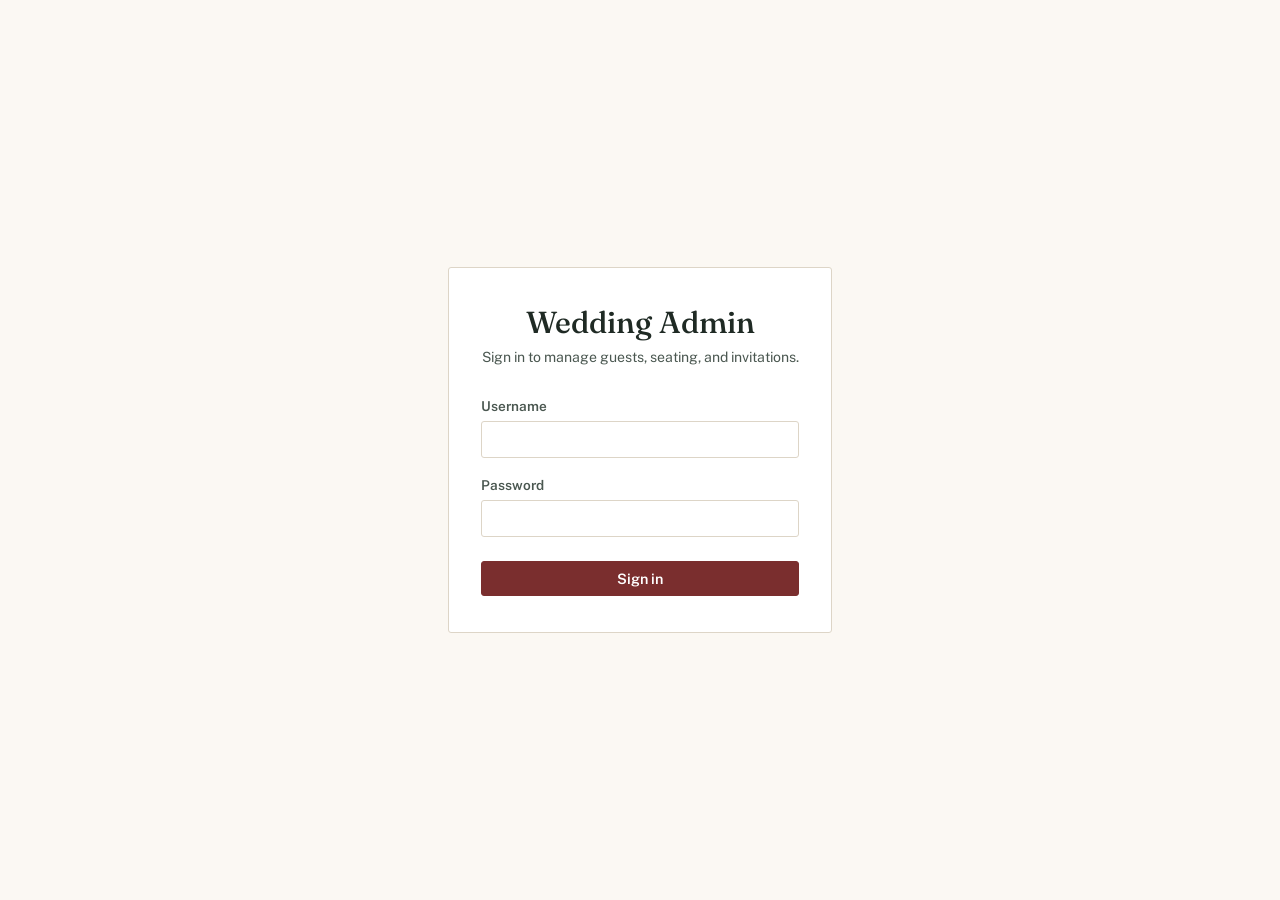
==== src/main/resources/static/index.html @ e414d7e6 "feat: project deployment" ====
<!DOCTYPE html>
<html lang="en">
<head>
  <meta charset="UTF-8" />
  <meta http-equiv="refresh" content="0; url=login.html" />
  <title>Wedding Admin</title>
  <link rel="stylesheet" href="css/shared.css" />
</head>
<body>
  <div class="auth-shell">
    <p class="field-hint">Redirecting…</p>
  </div>

  <script type="module">
    // login.html itself already redirects straight to dashboard.html if a
    // valid session exists (see login.js), so sending everyone here first
    // is enough to get both "logged in" and "not logged in" visitors to
    // the right place — no need to duplicate that check in this file.
    location.replace('login.html');
  </script>
</body>
</html>
---- src/main/resources/static/css/shared.css ----
/* =====================================================================
   Wedding Invitation Platform — shared styles
   Design system: fine-stationery ink/wine/brass palette, hairline rules
   instead of card shadows, Fraunces for display type + Public Sans for
   body/UI. See invitation.css for the guest-facing page's own additions.
   ===================================================================== */

@import url('https://fonts.googleapis.com/css2?family=Fraunces:ital,opsz,wght@0,9..144,400;0,9..144,500;0,9..144,600;1,9..144,500&family=Public+Sans:wght@400;500;600;700&display=swap');

:root {
  /* Color */
  --ink: #1f2a24;
  --ink-soft: #4a5750;
  --paper: #fbf8f3;
  --paper-raised: #ffffff;
  --wine: #7a2e2e;
  --wine-dark: #5e2222;
  --brass: #b3924f;
  --brass-soft: #e7dcc2;
  --line: #ddd5c7;
  --line-soft: #ece6da;
  --danger: #a13b2c;
  --danger-bg: #f7e9e5;
  --success: #3c6e4f;
  --success-bg: #e9f2eb;

  /* Type */
  --font-display: 'Fraunces', Georgia, serif;
  --font-body: 'Public Sans', -apple-system, BlinkMacSystemFont, 'Segoe UI', sans-serif;

  /* Layout */
  --radius: 3px;
  --sidebar-width: 15rem;
  --content-max: 72rem;
}

* {
  box-sizing: border-box;
}

html {
  color-scheme: light;
}

body {
  margin: 0;
  font-family: var(--font-body);
  color: var(--ink);
  background: var(--paper);
  font-size: 15px;
  line-height: 1.5;
  -webkit-font-smoothing: antialiased;
}

h1, h2, h3, h4 {
  font-family: var(--font-display);
  font-weight: 500;
  line-height: 1.2;
  margin: 0 0 0.5em;
  color: var(--ink);
}

h1 { font-size: 1.9rem; }
h2 { font-size: 1.4rem; }
h3 { font-size: 1.1rem; }

p { margin: 0 0 1em; }

a {
  color: var(--wine);
  text-decoration: none;
}
a:hover { text-decoration: underline; }

/* Focus visibility — always keep this, never remove it */
a:focus-visible,
button:focus-visible,
input:focus-visible,
select:focus-visible,
textarea:focus-visible,
[tabindex]:focus-visible {
  outline: 2px solid var(--wine);
  outline-offset: 2px;
}

@media (prefers-reduced-motion: reduce) {
  * { animation-duration: 0.01ms !important; transition-duration: 0.01ms !important; }
}

/* ---------------------------------------------------------------------
   Buttons
   --------------------------------------------------------------------- */

.btn {
  font-family: var(--font-body);
  font-size: 0.9rem;
  font-weight: 600;
  padding: 0.55em 1.1em;
  border-radius: var(--radius);
  border: 1px solid var(--line);
  background: var(--paper-raised);
  color: var(--ink);
  cursor: pointer;
  transition: border-color 120ms ease, background 120ms ease;
  line-height: 1.2;
}
.btn:hover { border-color: var(--brass); }
.btn:disabled { opacity: 0.5; cursor: not-allowed; }

.btn-primary {
  background: var(--wine);
  border-color: var(--wine);
  color: #fff;
}
.btn-primary:hover { background: var(--wine-dark); border-color: var(--wine-dark); }

.btn-danger {
  background: var(--paper-raised);
  border-color: var(--danger);
  color: var(--danger);
}
.btn-danger:hover { background: var(--danger-bg); }

.btn-text {
  border: none;
  background: none;
  padding: 0.3em 0.4em;
  color: var(--wine);
  font-weight: 600;
}
.btn-text:hover { text-decoration: underline; background: none; }

.btn-sm { padding: 0.35em 0.75em; font-size: 0.82rem; }

/* ---------------------------------------------------------------------
   Forms
   --------------------------------------------------------------------- */

label {
  display: block;
  font-size: 0.85rem;
  font-weight: 600;
  margin-bottom: 0.35em;
  color: var(--ink-soft);
}

.field { margin-bottom: 1.1em; }

.field-hint {
  font-size: 0.78rem;
  color: var(--ink-soft);
  margin-top: 0.3em;
}

input[type="text"],
input[type="password"],
input[type="number"],
input[type="file"],
select,
textarea {
  width: 100%;
  font-family: var(--font-body);
  font-size: 0.95rem;
  padding: 0.6em 0.7em;
  border: 1px solid var(--line);
  border-radius: var(--radius);
  background: var(--paper-raised);
  color: var(--ink);
}
input:focus, select:focus, textarea:focus {
  border-color: var(--brass);
}

textarea { resize: vertical; min-height: 5rem; }

.checkbox-row {
  display: flex;
  align-items: center;
  gap: 0.5em;
}
.checkbox-row label { margin: 0; }

.form-row {
  display: flex;
  gap: 1em;
}
.form-row > .field { flex: 1; }

.member-input-row {
  display: flex;
  gap: 0.5em;
  margin-bottom: 0.5em;
}
.member-input-row input { flex: 1; }

/* ---------------------------------------------------------------------
   App shell — sidebar + content
   --------------------------------------------------------------------- */

.app-shell {
  display: flex;
  min-height: 100vh;
}

.sidebar {
  width: var(--sidebar-width);
  flex-shrink: 0;
  background: var(--paper-raised);
  border-right: 1px solid var(--line);
  padding: 1.5rem 1.25rem;
  display: flex;
  flex-direction: column;
}

.sidebar-brand {
  font-family: var(--font-display);
  font-size: 1.15rem;
  margin-bottom: 0.1em;
}
.sidebar-role {
  font-size: 0.78rem;
  color: var(--ink-soft);
  margin-bottom: 1.75rem;
}

.sidebar-nav {
  display: flex;
  flex-direction: column;
  gap: 0.15rem;
}
.sidebar-nav button {
  text-align: left;
  background: none;
  border: none;
  font-family: var(--font-body);
  font-size: 0.92rem;
  font-weight: 500;
  color: var(--ink-soft);
  padding: 0.55em 0.6em;
  border-radius: var(--radius);
  cursor: pointer;
}
.sidebar-nav button:hover { background: var(--line-soft); color: var(--ink); }
.sidebar-nav button.active {
  background: var(--brass-soft);
  color: var(--ink);
}

.sidebar-footer {
  margin-top: auto;
  padding-top: 1.5rem;
  border-top: 1px solid var(--line-soft);
}

.content {
  flex: 1;
  padding: 2rem 2.5rem;
  max-width: var(--content-max);
}

.content-header {
  display: flex;
  justify-content: space-between;
  align-items: flex-start;
  margin-bottom: 1.5rem;
  gap: 1rem;
  flex-wrap: wrap;
}
.content-header .actions {
  display: flex;
  gap: 0.6em;
}

section[data-panel] { display: none; }
section[data-panel].active { display: block; }

/* ---------------------------------------------------------------------
   Tables (the "ledger")
   --------------------------------------------------------------------- */

table {
  width: 100%;
  border-collapse: collapse;
  background: var(--paper-raised);
}
th, td {
  text-align: left;
  padding: 0.7em 0.8em;
  border-bottom: 1px solid var(--line-soft);
  font-size: 0.9rem;
}
th {
  font-weight: 600;
  color: var(--ink-soft);
  font-size: 0.8rem;
  border-bottom: 1px solid var(--line);
}
tbody tr:hover { background: var(--line-soft); }

.table-wrap {
  border: 1px solid var(--line);
  border-radius: var(--radius);
  overflow: hidden;
}
.table-wrap table { border: none; }
.table-wrap tbody tr:last-child td { border-bottom: none; }

.cell-actions {
  display: flex;
  gap: 0.4em;
  justify-content: flex-end;
}

/* ---------------------------------------------------------------------
   Badges / status
   --------------------------------------------------------------------- */

.badge {
  display: inline-block;
  font-size: 0.75rem;
  font-weight: 600;
  padding: 0.2em 0.6em;
  border-radius: var(--radius);
  border: 1px solid var(--line);
  color: var(--ink-soft);
}
.badge-active { border-color: var(--success); color: var(--success); background: var(--success-bg); }
.badge-inactive { border-color: var(--line); color: var(--ink-soft); }
.badge-super { border-color: var(--brass); color: #8a6d1f; background: var(--brass-soft); }

/* ---------------------------------------------------------------------
   Messages: error banner, empty state, loading
   --------------------------------------------------------------------- */

.banner {
  padding: 0.8em 1em;
  border-radius: var(--radius);
  font-size: 0.88rem;
  margin-bottom: 1.2em;
  border: 1px solid transparent;
}
.banner-error {
  background: var(--danger-bg);
  border-color: var(--danger);
  color: var(--danger);
}
.banner-error ul { margin: 0.4em 0 0; padding-left: 1.2em; }
.banner-success {
  background: var(--success-bg);
  border-color: var(--success);
  color: var(--success);
}

.empty-state {
  padding: 3rem 1rem;
  text-align: center;
  color: var(--ink-soft);
  border: 1px dashed var(--line);
  border-radius: var(--radius);
}
.empty-state p:first-child {
  font-family: var(--font-display);
  font-size: 1.1rem;
  color: var(--ink);
}

.loading-state {
  padding: 2rem 1rem;
  text-align: center;
  color: var(--ink-soft);
  font-size: 0.9rem;
}
.spinner {
  display: inline-block;
  width: 1em;
  height: 1em;
  border: 2px solid var(--line);
  border-top-color: var(--wine);
  border-radius: 50%;
  animation: spin 700ms linear infinite;
  vertical-align: -0.15em;
  margin-right: 0.5em;
}
@keyframes spin { to { transform: rotate(360deg); } }

/* ---------------------------------------------------------------------
   Pagination
   --------------------------------------------------------------------- */

.pager {
  display: flex;
  align-items: center;
  justify-content: flex-end;
  gap: 0.75em;
  margin-top: 1rem;
  font-size: 0.85rem;
  color: var(--ink-soft);
}

/* ---------------------------------------------------------------------
   Modal / dialog
   --------------------------------------------------------------------- */

.modal-backdrop {
  position: fixed;
  inset: 0;
  background: rgba(31, 42, 36, 0.45);
  display: flex;
  align-items: flex-start;
  justify-content: center;
  padding: 3rem 1rem;
  overflow-y: auto;
  z-index: 50;
}
.modal-backdrop[hidden] { display: none; }

.modal {
  background: var(--paper-raised);
  border-radius: var(--radius);
  border: 1px solid var(--line);
  width: 100%;
  max-width: 34rem;
  padding: 1.75rem 2rem;
}
.modal-header {
  display: flex;
  justify-content: space-between;
  align-items: flex-start;
  margin-bottom: 1.25rem;
}
.modal-close {
  background: none;
  border: none;
  font-size: 1.3rem;
  line-height: 1;
  cursor: pointer;
  color: var(--ink-soft);
  padding: 0.1em 0.3em;
}
.modal-close:hover { color: var(--ink); }

.modal-footer {
  display: flex;
  justify-content: flex-end;
  gap: 0.6em;
  margin-top: 1.5rem;
  padding-top: 1.25rem;
  border-top: 1px solid var(--line-soft);
}

/* ---------------------------------------------------------------------
   Media grid (admin-side, inside guest edit modal)
   --------------------------------------------------------------------- */

.media-allowance {
  font-size: 0.85rem;
  color: var(--ink-soft);
  margin-bottom: 0.75em;
}
.media-grid {
  display: grid;
  grid-template-columns: repeat(auto-fill, minmax(5.5rem, 1fr));
  gap: 0.6em;
  margin-bottom: 0.5em;
}
.media-tile {
  position: relative;
  aspect-ratio: 1;
  border: 1px solid var(--line);
  border-radius: var(--radius);
  background: var(--line-soft);
  display: flex;
  align-items: center;
  justify-content: center;
  font-size: 0.7rem;
  color: var(--ink-soft);
  overflow: hidden;
  text-align: center;
  padding: 0.3em;
}
.media-tile button {
  position: absolute;
  top: 0.25em;
  right: 0.25em;
  background: rgba(31, 42, 36, 0.75);
  color: #fff;
  border: none;
  border-radius: 50%;
  width: 1.3em;
  height: 1.3em;
  font-size: 0.75rem;
  line-height: 1;
  cursor: pointer;
}

/* ---------------------------------------------------------------------
   Seating
   --------------------------------------------------------------------- */

.table-grid {
  display: grid;
  grid-template-columns: repeat(auto-fill, minmax(15rem, 1fr));
  gap: 1rem;
}
.table-card {
  border: 1px solid var(--line);
  border-radius: var(--radius);
  padding: 1.1rem 1.2rem;
  background: var(--paper-raised);
}
.table-card-header {
  display: flex;
  justify-content: space-between;
  align-items: baseline;
  margin-bottom: 0.6em;
}
.table-card-header h3 { margin: 0; }
.table-seats-left {
  font-size: 0.82rem;
  color: var(--ink-soft);
}
.table-seats-left.full { color: var(--danger); }
.table-guest-list {
  list-style: none;
  margin: 0;
  padding: 0;
  font-size: 0.85rem;
}
.table-guest-list li {
  padding: 0.3em 0;
  border-top: 1px solid var(--line-soft);
}
.table-guest-list li:first-child { border-top: none; }
.table-guest-list li.reserved {
  color: var(--ink-soft);
  font-style: italic;
}

/* ---------------------------------------------------------------------
   Import results
   --------------------------------------------------------------------- */

.import-row-ok { color: var(--success); }
.import-row-error { color: var(--danger); }

/* ---------------------------------------------------------------------
   Login page (standalone, no sidebar)
   --------------------------------------------------------------------- */

.auth-shell {
  min-height: 100vh;
  display: flex;
  align-items: center;
  justify-content: center;
  padding: 1.5rem;
}
.auth-card {
  width: 100%;
  max-width: 24rem;
  background: var(--paper-raised);
  border: 1px solid var(--line);
  border-radius: var(--radius);
  padding: 2.25rem 2rem;
}
.auth-card h1 {
  text-align: center;
  margin-bottom: 0.2em;
}
.auth-subtitle {
  text-align: center;
  color: var(--ink-soft);
  font-size: 0.88rem;
  margin-bottom: 1.75rem;
}
.auth-card .btn-primary { width: 100%; margin-top: 0.5em; }

@media (max-width: 720px) {
  .app-shell { flex-direction: column; }
  .sidebar {
    width: 100%;
    flex-direction: row;
    align-items: center;
    padding: 1rem;
    border-right: none;
    border-bottom: 1px solid var(--line);
  }
  .sidebar-brand, .sidebar-role, .sidebar-footer { display: none; }
  .sidebar-nav { flex-direction: row; overflow-x: auto; }
  .content { padding: 1.5rem 1.25rem; }
}
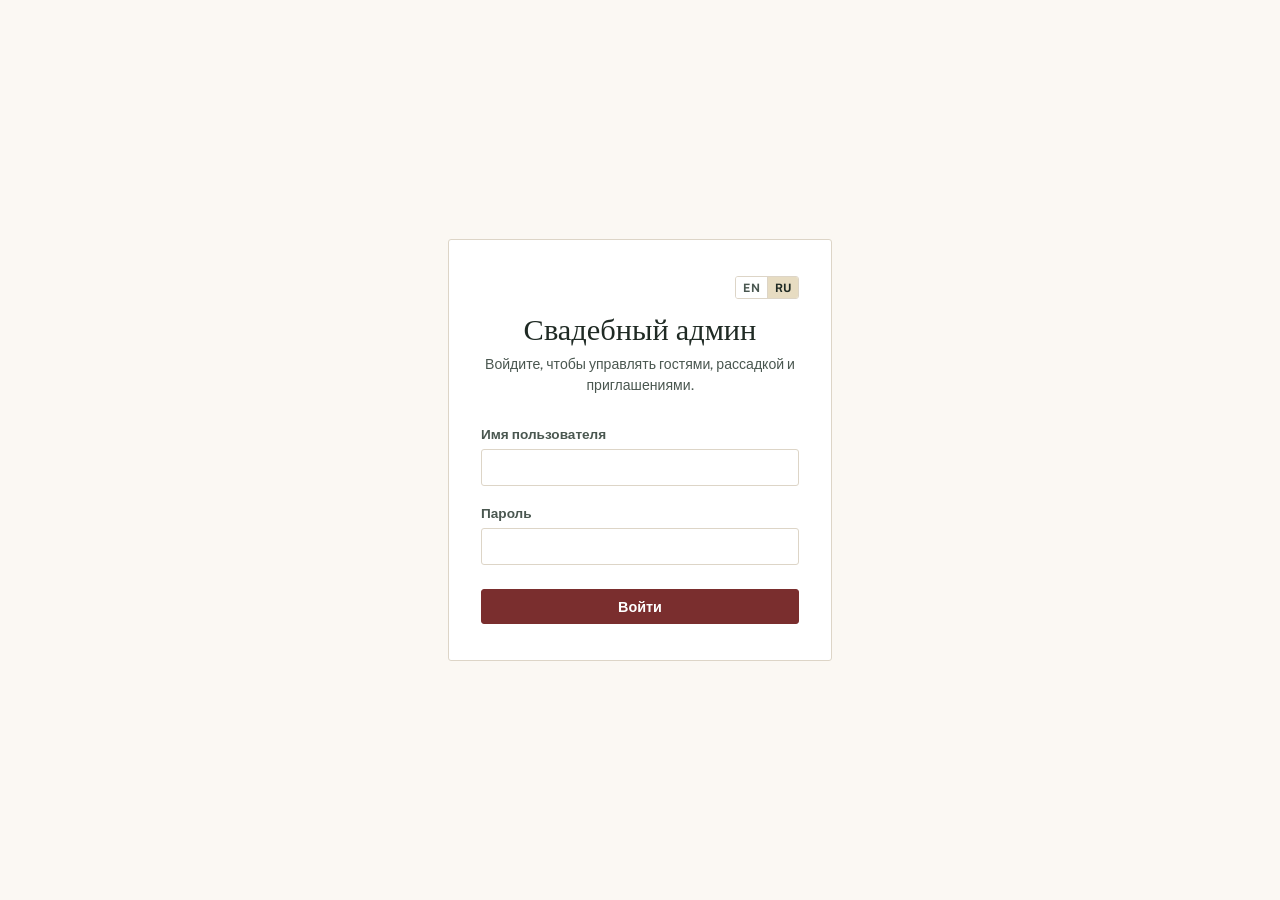
==== commit c80daeea: "fix: fix a bug when JWT was silently treated as "anonymous" by JwtAuthFilter. Improve invitaion UI d" ====
--- a/src/main/resources/static/index.html
+++ b/src/main/resources/static/index.html
@@ -4,6 +4,7 @@
   <meta charset="UTF-8" />
   <meta http-equiv="refresh" content="0; url=login.html" />
   <title>Wedding Admin</title>
+  <link rel="icon" href="favicon.ico">
   <link rel="stylesheet" href="css/shared.css" />
 </head>
 <body>
--- a/src/main/resources/static/css/shared.css
+++ b/src/main/resources/static/css/shared.css
@@ -2,7 +2,9 @@
    Wedding Invitation Platform — shared styles
    Design system: fine-stationery ink/wine/brass palette, hairline rules
    instead of card shadows, Fraunces for display type + Public Sans for
-   body/UI. See invitation.css for the guest-facing page's own additions.
+   body/UI. Used by the admin-facing pages (login, dashboard, hall,
+   super-admin) — invitation.html is guest-facing and has its own
+   self-contained, differently-branded stylesheet inline.
    ===================================================================== */
 
 @import url('https://fonts.googleapis.com/css2?family=Fraunces:ital,opsz,wght@0,9..144,400;0,9..144,500;0,9..144,600;1,9..144,500&family=Public+Sans:wght@400;500;600;700&display=swap');
@@ -132,6 +134,36 @@
 
 .btn-sm { padding: 0.35em 0.75em; font-size: 0.82rem; }
 
+.btn-icon {
+  display: inline-flex;
+  align-items: center;
+  justify-content: center;
+  padding: 0.4em;
+  line-height: 0;
+}
+.btn-icon svg { display: block; }
+
+.lang-toggle {
+  display: inline-flex;
+  border: 1px solid var(--line);
+  border-radius: var(--radius);
+  overflow: hidden;
+}
+.lang-toggle button {
+  font-family: var(--font-body);
+  font-size: 0.72rem;
+  font-weight: 700;
+  letter-spacing: 0.02em;
+  padding: 0.3em 0.6em;
+  border: none;
+  background: var(--paper-raised);
+  color: var(--ink-soft);
+  cursor: pointer;
+}
+.lang-toggle button + button { border-left: 1px solid var(--line); }
+.lang-toggle button:hover { background: var(--line-soft); color: var(--ink); }
+.lang-toggle button.active { background: var(--brass-soft); color: var(--ink); cursor: default; }
+
 /* ---------------------------------------------------------------------
    Forms
    --------------------------------------------------------------------- */
@@ -172,6 +204,24 @@
 }
 
 textarea { resize: vertical; min-height: 5rem; }
+
+/* Replace the native select widget (a mismatched OS-grey box in every
+   browser) with a plain chevron in the app's own ink tone, so dropdowns
+   read as part of this form design instead of a browser default. */
+select {
+  appearance: none;
+  -webkit-appearance: none;
+  -moz-appearance: none;
+  padding-right: 2.2em;
+  background-image: url("data:image/svg+xml,%3Csvg xmlns='http://www.w3.org/2000/svg' viewBox='0 0 24 24' fill='none' stroke='%234a5750' stroke-width='2' stroke-linecap='round' stroke-linejoin='round'%3E%3Cpolyline points='6 9 12 15 18 9'/%3E%3C/svg%3E");
+  background-repeat: no-repeat;
+  background-position: right 0.7em center;
+  background-size: 0.9em;
+}
+select:disabled {
+  color: var(--ink-soft);
+  cursor: not-allowed;
+}
 
 .checkbox-row {
   display: flex;
@@ -579,12 +629,28 @@
   .sidebar {
     width: 100%;
     flex-direction: row;
+    flex-wrap: wrap;
     align-items: center;
     padding: 1rem;
     border-right: none;
     border-bottom: 1px solid var(--line);
   }
-  .sidebar-brand, .sidebar-role, .sidebar-footer { display: none; }
-  .sidebar-nav { flex-direction: row; overflow-x: auto; }
+  .sidebar-brand, .sidebar-role { display: none; }
+  .sidebar-nav { order: 1; flex: 1 1 auto; min-width: 0; flex-direction: row; overflow-x: auto; }
+  .lang-toggle-row { order: 2; flex: 0 0 auto; margin: 0 0 0 0.75rem; }
+  .sidebar-footer {
+    order: 3;
+    flex: 0 0 100%;
+    display: flex;
+    align-items: center;
+    justify-content: flex-end;
+    border-top: none;
+    margin-top: 0.75rem;
+    padding-top: 0;
+  }
+  .sidebar-footer #sidebar-username { display: none; }
   .content { padding: 1.5rem 1.25rem; }
-}
+  .table-wrap { overflow-x: auto; }
+  .table-wrap table { width: max-content; min-width: 100%; }
+  .cell-actions { white-space: nowrap; }
+}
